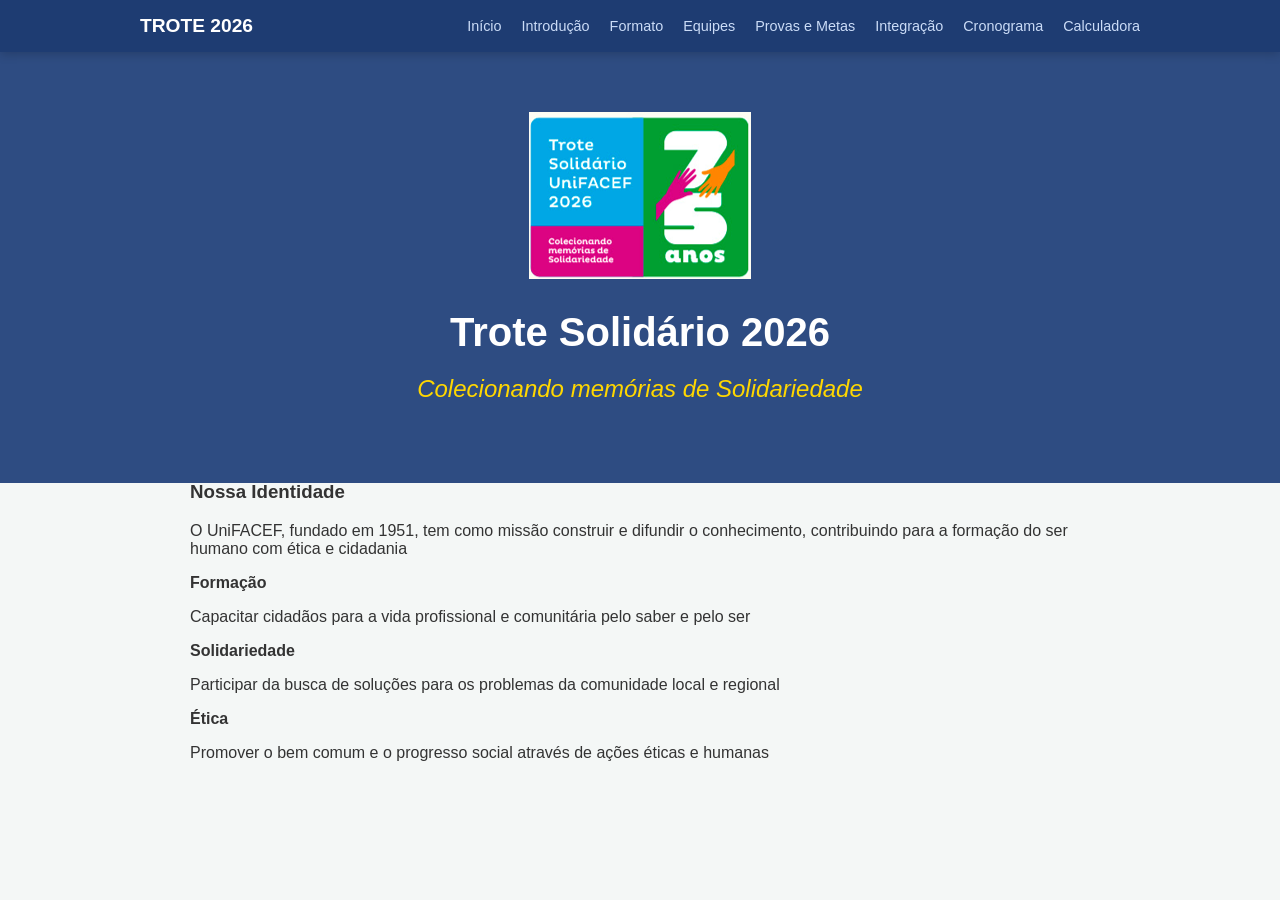
==== TROTE OFICIAL/index.html @ 3b43db07 "12-03" ====
<!DOCTYPE html>
<html lang="pt-br">
    <head>
        <title> Trote Solidário </title>
        <meta charset="UTF-8">
        <link rel="stylesheet" href="styles.css">
    </head>
    <body>
        <nav class="menu"> <!-- Menu de navegação -->
            <div class="menu-container">
                <a href="index.html" class="menu-logo"> Trote 2026 </a>
                <ul class="lista">
                    <li> <a href="index.html"> Início </a> </li>
                    <li> <a href="introducao.html"> Introdução </a> </li>
                    <li> <a href="formato.html"> Formato </a> </li>
                    <li> <a href="equipes.html"> Equipes </a> </li>
                    <li> <a href="provas.html"> Provas e Metas </a> </li>
                    <li> <a href="integracao.html"> Integração </a> </li>
                    <li> <a href="cronograma.html"> Cronograma </a> </li>
                    <li> <a href="calculadora.html"> Calculadora </a> </li>
                </ul>
            </div>
        </nav>
        <header class="cabecalho">
            <div class="cabecalho-container">
                <img src="trote.png" alt="UniFACEF" class="cabecalho-logo"/>
                <h1> Trote Solidário 2026 </h1>
                <h2> Colecionando memórias de Solidariedade </h2>
            </div>

        </header>
        <main class="principal">
            <section class="missao-valores">
                <h3> Nossa Identidade </h3>
                <p> O UniFACEF, fundado em 1951, tem como missão construir e difundir o conhecimento, contribuindo para a formação do ser humano com ética e cidadania </p>
                <div class="pilares-container">
                    <div class="pilar"> 
                        <strong> Formação </strong>
                        <p> Capacitar cidadãos para a vida profissional e comunitária pelo saber e pelo ser </p>
                    </div>
                    <div class="pilar"> 
                        <strong> Solidariedade </strong>
                        <p> Participar da busca de soluções para os problemas da comunidade local e regional </p>
                    </div>
                    <div class="pilar"> 
                        <strong> Ética </strong>
                        <p> Promover o bem comum e o progresso social através de ações éticas e humanas </p>
                    </div>
                </div>
            </section>
            <section>

            </section>
        </main>
    </body>
</html>
---- TROTE OFICIAL/styles.css ----
body {
    margin: 0; font-family: 'Segoe UI', sans-serif;
    background-color: #f4f7f6; color: #333;
}
.menu {
    background-color: #1e3c72;  padding: 15px 0;
    position: sticky; /* menu fica sempre no topo */
    top: 0; /* posição 0 - posição acima */
    z-index: 1000; /*  fica sempre por cima dos outros conteúdos */
    box-shadow: 0 2px 10px rgba(0,0,0,0.2); /* caixa com sombra */
}
.menu-container{
    max-width: 1000px;
    margin: 0 auto;
    display: flex;
    justify-content: space-between;
    align-items: center;
    padding: 0 20px;
}
.menu-logo{
    color: white; /* cor branca */
    text-decoration: none; /* link sem estar sublinhado */
    font-weight: bold; /* negrito */
    font-size: 1.2rem; /* 1.2 * 16px */
    text-transform: uppercase; /* letra maiúscula */
}
.lista {
    list-style: none; display: flex; gap: 20px;
    margin: 0; padding: 0;
}
.lista a{
    color: #CBDCF7; text-decoration: none; font-size: 0.9rem;
    font-weight: 500; transition: color 0.3s; 
}
.lista a:hover {
    color: #ffffff;
}
.cabecalho {
    background-color: #2e4c82; color: white; padding: 60px 20px;
    text-align: center;
}
.cabecalho h1{
    font-size: 2.5rem; margin-bottom: 5px;
}
.cabecalho h2{
    font-weight: 300;
    font-style: italic;
    color: #ffd700; 
}
.principal{
    /* -40px subiu auto embaixo e 40 é na lateral */
    max-width: 900px; margin: -40px auto 40px; padding: 20px;
    
}
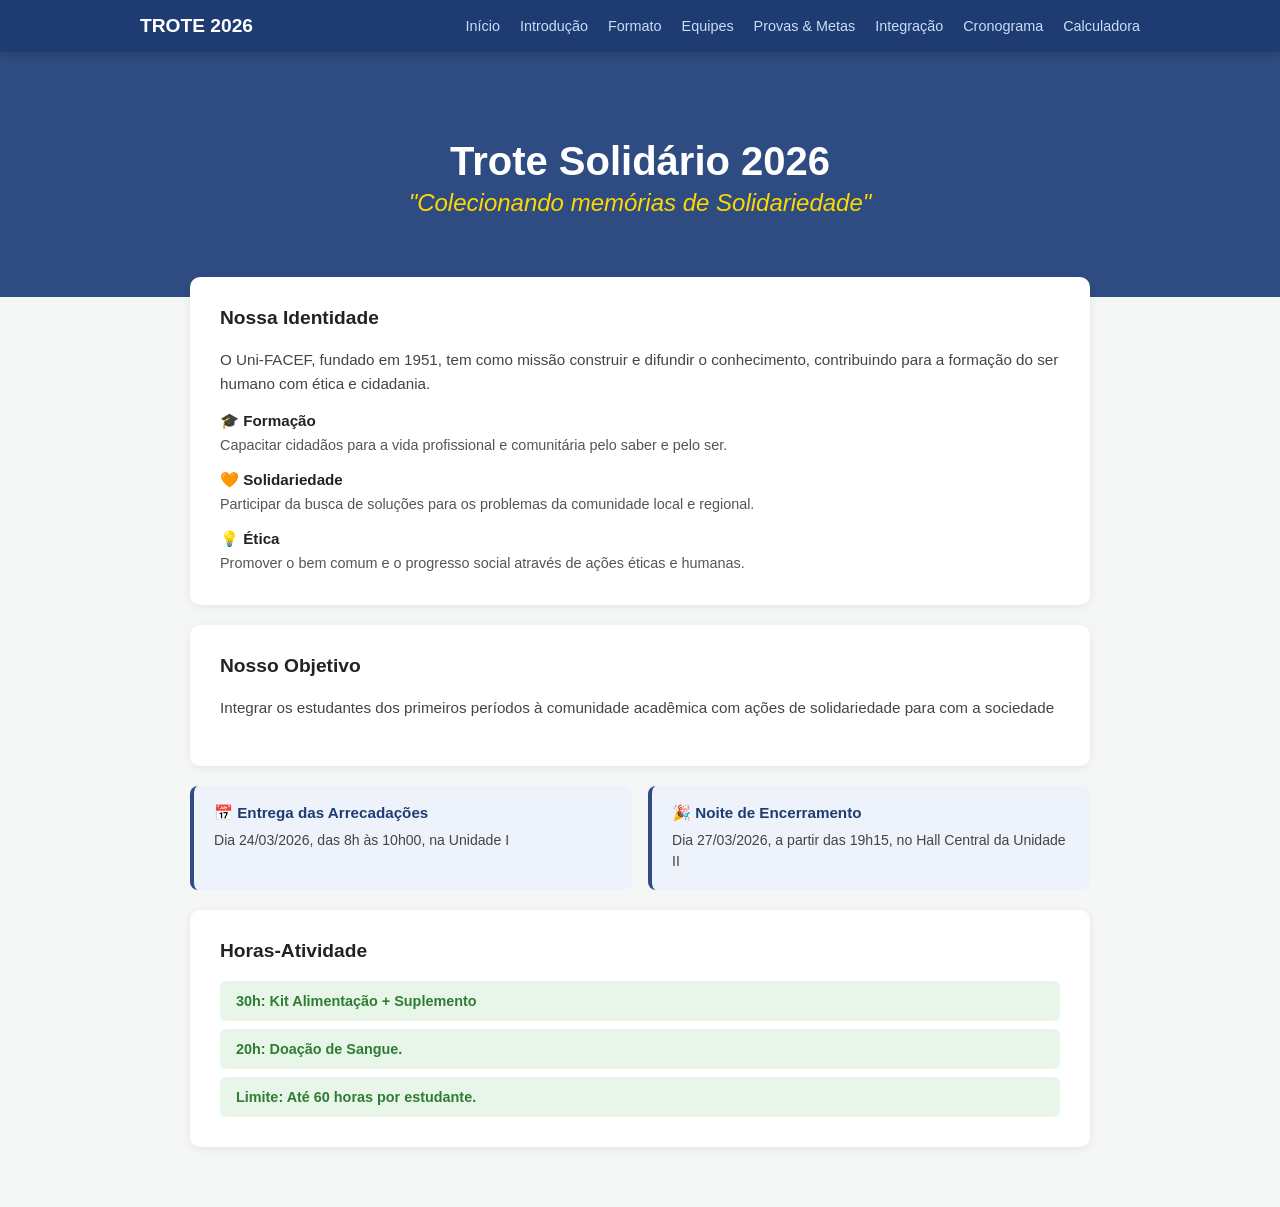
==== commit c2d2f2be: "13-03" ====
--- a/TROTE OFICIAL/index.html
+++ b/TROTE OFICIAL/index.html
@@ -6,7 +6,7 @@
         <link rel="stylesheet" href="styles.css">
     </head>
     <body>
-        <nav class="menu"> <!-- Menu de navegação -->
+        <nav class="menu">
             <div class="menu-container">
                 <a href="index.html" class="menu-logo"> Trote 2026 </a>
                 <ul class="lista">
@@ -14,43 +14,69 @@
                     <li> <a href="introducao.html"> Introdução </a> </li>
                     <li> <a href="formato.html"> Formato </a> </li>
                     <li> <a href="equipes.html"> Equipes </a> </li>
-                    <li> <a href="provas.html"> Provas e Metas </a> </li>
+                    <li> <a href="provas.html"> Provas & Metas </a> </li>
                     <li> <a href="integracao.html"> Integração </a> </li>
                     <li> <a href="cronograma.html"> Cronograma </a> </li>
                     <li> <a href="calculadora.html"> Calculadora </a> </li>
                 </ul>
             </div>
         </nav>
+
         <header class="cabecalho">
             <div class="cabecalho-container">
-                <img src="trote.png" alt="UniFACEF" class="cabecalho-logo"/>
                 <h1> Trote Solidário 2026 </h1>
-                <h2> Colecionando memórias de Solidariedade </h2>
+                <h2> "Colecionando memórias de Solidariedade" </h2>
             </div>
+        </header>
 
-        </header>
         <main class="principal">
-            <section class="missao-valores">
+
+            <!-- Nossa Identidade -->
+            <section class="card">
                 <h3> Nossa Identidade </h3>
-                <p> O UniFACEF, fundado em 1951, tem como missão construir e difundir o conhecimento, contribuindo para a formação do ser humano com ética e cidadania </p>
-                <div class="pilares-container">
-                    <div class="pilar"> 
-                        <strong> Formação </strong>
-                        <p> Capacitar cidadãos para a vida profissional e comunitária pelo saber e pelo ser </p>
-                    </div>
-                    <div class="pilar"> 
-                        <strong> Solidariedade </strong>
-                        <p> Participar da busca de soluções para os problemas da comunidade local e regional </p>
-                    </div>
-                    <div class="pilar"> 
-                        <strong> Ética </strong>
-                        <p> Promover o bem comum e o progresso social através de ações éticas e humanas </p>
-                    </div>
+                <p> O Uni-FACEF, fundado em 1951, tem como missão construir e difundir o conhecimento, contribuindo para a formação do ser humano com ética e cidadania. </p>
+                <div class="pilar">
+                    <strong> 🎓 Formação </strong>
+                    <p> Capacitar cidadãos para a vida profissional e comunitária pelo saber e pelo ser. </p>
+                </div>
+                <div class="pilar">
+                    <strong> 🧡 Solidariedade </strong>
+                    <p> Participar da busca de soluções para os problemas da comunidade local e regional. </p>
+                </div>
+                <div class="pilar">
+                    <strong> 💡 Ética </strong>
+                    <p> Promover o bem comum e o progresso social através de ações éticas e humanas. </p>
                 </div>
             </section>
-            <section>
 
+            <!-- Nosso Objetivo -->
+            <section class="card">
+                <h3> Nosso Objetivo </h3>
+                <p> Integrar os estudantes dos primeiros períodos à comunidade acadêmica com ações de solidariedade para com a sociedade </p>
             </section>
+
+            <!-- Datas -->
+            <section class="datas-grid">
+                <div class="data-card">
+                    <strong> 📅 Entrega das Arrecadações </strong>
+                    <p> Dia 24/03/2026, das 8h às 10h00, na Unidade I </p>
+                </div>
+                <div class="data-card">
+                    <strong> 🎉 Noite de Encerramento </strong>
+                    <p> Dia 27/03/2026, a partir das 19h15, no Hall Central da Unidade II </p>
+                </div>
+            </section>
+
+            <!-- Horas-Atividade -->
+            <section class="card">
+                <h3> Horas-Atividade </h3>
+                <div class="horas-lista">
+                    <div class="hora-item"> <strong> 30h: Kit Alimentação + Suplemento </strong> </div>
+                    <div class="hora-item"> <strong> 20h: Doação de Sangue. </strong> </div>
+                    <div class="hora-item"> <strong> Limite: Até 60 horas por estudante. </strong> </div>
+                </div>
+            </section>
+
         </main>
     </body>
 </html>
--- a/TROTE OFICIAL/styles.css
+++ b/TROTE OFICIAL/styles.css
@@ -1,15 +1,20 @@
 body {
-    margin: 0; font-family: 'Segoe UI', sans-serif;
-    background-color: #f4f7f6; color: #333;
+    margin: 0;
+    font-family: 'Segoe UI', sans-serif;
+    background-color: #f4f7f6;
+    color: #333;
 }
+
+/* ===== MENU ===== */
 .menu {
-    background-color: #1e3c72;  padding: 15px 0;
-    position: sticky; /* menu fica sempre no topo */
-    top: 0; /* posição 0 - posição acima */
-    z-index: 1000; /*  fica sempre por cima dos outros conteúdos */
-    box-shadow: 0 2px 10px rgba(0,0,0,0.2); /* caixa com sombra */
+    background-color: #1e3c72;
+    padding: 15px 0;
+    position: sticky;
+    top: 0;
+    z-index: 1000;
+    box-shadow: 0 2px 10px rgba(0,0,0,0.2);
 }
-.menu-container{
+.menu-container {
     max-width: 1000px;
     margin: 0 auto;
     display: flex;
@@ -17,38 +22,129 @@
     align-items: center;
     padding: 0 20px;
 }
-.menu-logo{
-    color: white; /* cor branca */
-    text-decoration: none; /* link sem estar sublinhado */
-    font-weight: bold; /* negrito */
-    font-size: 1.2rem; /* 1.2 * 16px */
-    text-transform: uppercase; /* letra maiúscula */
+.menu-logo {
+    color: white;
+    text-decoration: none;
+    font-weight: bold;
+    font-size: 1.2rem;
+    text-transform: uppercase;
 }
 .lista {
-    list-style: none; display: flex; gap: 20px;
-    margin: 0; padding: 0;
+    list-style: none;
+    display: flex;
+    gap: 20px;
+    margin: 0;
+    padding: 0;
 }
-.lista a{
-    color: #CBDCF7; text-decoration: none; font-size: 0.9rem;
-    font-weight: 500; transition: color 0.3s; 
+.lista a {
+    color: #CBDCF7;
+    text-decoration: none;
+    font-size: 0.9rem;
+    font-weight: 500;
+    transition: color 0.3s;
 }
 .lista a:hover {
     color: #ffffff;
 }
+
+/* ===== CABEÇALHO ===== */
 .cabecalho {
-    background-color: #2e4c82; color: white; padding: 60px 20px;
+    background-color: #2e4c82;
+    color: white;
+    padding: 60px 20px;
     text-align: center;
 }
-.cabecalho h1{
-    font-size: 2.5rem; margin-bottom: 5px;
+.cabecalho h1 {
+    font-size: 2.5rem;
+    margin-bottom: 5px;
 }
-.cabecalho h2{
+.cabecalho h2 {
     font-weight: 300;
     font-style: italic;
-    color: #ffd700; 
+    color: #ffd700;
+    margin-top: 0;
 }
-.principal{
-    /* -40px subiu auto embaixo e 40 é na lateral */
-    max-width: 900px; margin: -40px auto 40px; padding: 20px;
-    
+
+/* ===== PRINCIPAL ===== */
+.principal {
+    max-width: 900px;
+    margin: -40px auto 40px;
+    padding: 20px;
+    display: flex;
+    flex-direction: column;
+    gap: 20px;
+}
+
+/* ===== CARD GENÉRICO ===== */
+.card {
+    background-color: #ffffff;
+    border-radius: 10px;
+    padding: 30px;
+    box-shadow: 0 2px 8px rgba(0,0,0,0.07);
+}
+.card h3 {
+    margin-top: 0;
+    font-size: 1.2rem;
+    color: #222;
+}
+.card p {
+    color: #444;
+    font-size: 0.95rem;
+    line-height: 1.6;
+}
+
+/* ===== PILARES ===== */
+.pilar {
+    margin-top: 14px;
+}
+.pilar strong {
+    display: block;
+    font-size: 0.95rem;
+    margin-bottom: 4px;
+    color: #222;
+}
+.pilar p {
+    margin: 0;
+    color: #555;
+    font-size: 0.9rem;
+}
+
+/* ===== DATAS ===== */
+.datas-grid {
+    display: grid;
+    grid-template-columns: 1fr 1fr;
+    gap: 16px;
+}
+.data-card {
+    background-color: #eef3fb;
+    border-left: 4px solid #2e4c82;
+    border-radius: 8px;
+    padding: 18px 20px;
+}
+.data-card strong {
+    display: block;
+    font-size: 0.95rem;
+    color: #1e3c72;
+    margin-bottom: 8px;
+}
+.data-card p {
+    margin: 0;
+    font-size: 0.88rem;
+    color: #444;
+    line-height: 1.5;
+}
+
+/* ===== HORAS-ATIVIDADE ===== */
+.horas-lista {
+    display: flex;
+    flex-direction: column;
+    gap: 8px;
+    margin-top: 10px;
+}
+.hora-item {
+    background-color: #e8f5e9;
+    border-radius: 6px;
+    padding: 12px 16px;
+    font-size: 0.9rem;
+    color: #2e7d32;
 }
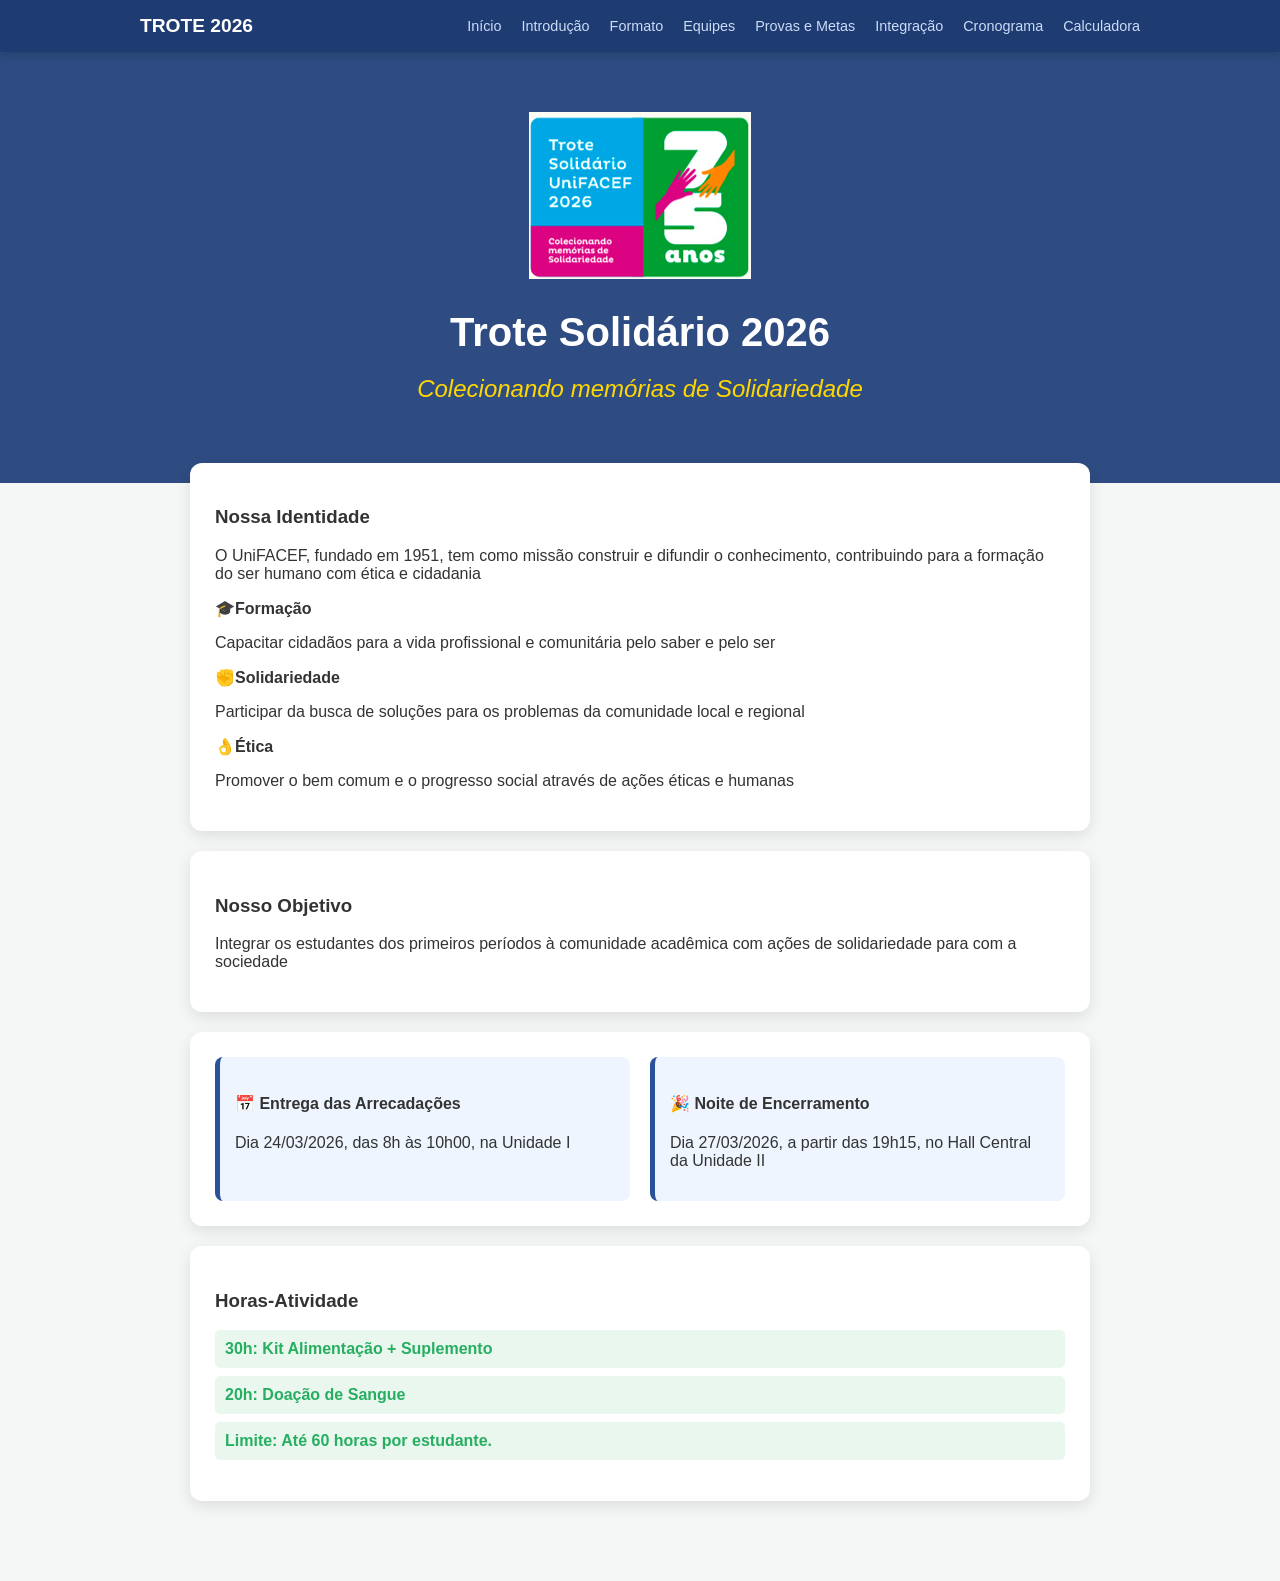
==== commit b16d0def: "22-03" ====
--- a/TROTE OFICIAL/index.html
+++ b/TROTE OFICIAL/index.html
@@ -14,69 +14,63 @@
                     <li> <a href="introducao.html"> Introdução </a> </li>
                     <li> <a href="formato.html"> Formato </a> </li>
                     <li> <a href="equipes.html"> Equipes </a> </li>
-                    <li> <a href="provas.html"> Provas & Metas </a> </li>
+                    <li> <a href="provas.html"> Provas e Metas </a> </li>
                     <li> <a href="integracao.html"> Integração </a> </li>
                     <li> <a href="cronograma.html"> Cronograma </a> </li>
                     <li> <a href="calculadora.html"> Calculadora </a> </li>
                 </ul>
             </div>
         </nav>
-
         <header class="cabecalho">
             <div class="cabecalho-container">
+                <img src="trote.png" alt="UniFACEF" class="cabecalho-logo"/>
                 <h1> Trote Solidário 2026 </h1>
-                <h2> "Colecionando memórias de Solidariedade" </h2>
+                <h2> Colecionando memórias de Solidariedade </h2>
             </div>
         </header>
-
         <main class="principal">
-
-            <!-- Nossa Identidade -->
-            <section class="card">
+            <section>
                 <h3> Nossa Identidade </h3>
-                <p> O Uni-FACEF, fundado em 1951, tem como missão construir e difundir o conhecimento, contribuindo para a formação do ser humano com ética e cidadania. </p>
-                <div class="pilar">
-                    <strong> 🎓 Formação </strong>
-                    <p> Capacitar cidadãos para a vida profissional e comunitária pelo saber e pelo ser. </p>
-                </div>
-                <div class="pilar">
-                    <strong> 🧡 Solidariedade </strong>
-                    <p> Participar da busca de soluções para os problemas da comunidade local e regional. </p>
-                </div>
-                <div class="pilar">
-                    <strong> 💡 Ética </strong>
-                    <p> Promover o bem comum e o progresso social através de ações éticas e humanas. </p>
+                <p> O UniFACEF, fundado em 1951, tem como missão construir e difundir o conhecimento, contribuindo para a formação do ser humano com ética e cidadania </p>
+                <div class="pilares-container">
+                    <div class="pilar"> 
+                        <strong> 🎓Formação </strong>
+                        <p> Capacitar cidadãos para a vida profissional e comunitária pelo saber e pelo ser </p>
+                    </div>
+                    <div class="pilar"> 
+                        <strong> ✊Solidariedade </strong>
+                        <p> Participar da busca de soluções para os problemas da comunidade local e regional </p>
+                    </div>
+                    <div class="pilar"> 
+                        <strong> 👌Ética </strong>
+                        <p> Promover o bem comum e o progresso social através de ações éticas e humanas </p>
+                    </div>
                 </div>
             </section>
-
-            <!-- Nosso Objetivo -->
-            <section class="card">
+            <section>
                 <h3> Nosso Objetivo </h3>
-                <p> Integrar os estudantes dos primeiros períodos à comunidade acadêmica com ações de solidariedade para com a sociedade </p>
+                <p> 
+                    Integrar os estudantes dos primeiros períodos à comunidade acadêmica com ações de solidariedade para com a sociedade 
+                </p>
             </section>
-
-            <!-- Datas -->
-            <section class="datas-grid">
-                <div class="data-card">
-                    <strong> 📅 Entrega das Arrecadações </strong>
+            <section class="importante">
+                <div class="card-meta"> 
+                    <h4> 📅 Entrega das Arrecadações </h4>
                     <p> Dia 24/03/2026, das 8h às 10h00, na Unidade I </p>
                 </div>
-                <div class="data-card">
-                    <strong> 🎉 Noite de Encerramento </strong>
+                <div class="card-meta">
+                    <h4> 🎉 Noite de Encerramento </h4>
                     <p> Dia 27/03/2026, a partir das 19h15, no Hall Central da Unidade II </p>
-                </div>
+                </div>    
             </section>
-
-            <!-- Horas-Atividade -->
-            <section class="card">
+            <section class="recompensas">
                 <h3> Horas-Atividade </h3>
-                <div class="horas-lista">
-                    <div class="hora-item"> <strong> 30h: Kit Alimentação + Suplemento </strong> </div>
-                    <div class="hora-item"> <strong> 20h: Doação de Sangue. </strong> </div>
-                    <div class="hora-item"> <strong> Limite: Até 60 horas por estudante. </strong> </div>
-                </div>
+                <ul>
+                    <li> <strong> 30h: </strong> Kit Alimentação + Suplemento </li> 
+                    <li> <strong> 20h: </strong> Doação de Sangue </li> 
+                    <li> <strong> Limite: </strong> Até 60 horas por estudante. </li> 
+                </ul> 
             </section>
-
         </main>
     </body>
 </html>
--- a/TROTE OFICIAL/styles.css
+++ b/TROTE OFICIAL/styles.css
@@ -1,20 +1,15 @@
 body {
-    margin: 0;
-    font-family: 'Segoe UI', sans-serif;
-    background-color: #f4f7f6;
-    color: #333;
-}
-
-/* ===== MENU ===== */
+    margin: 0; font-family: 'Segoe UI', sans-serif;
+    background-color: #f4f7f6; color: #333;
+}
 .menu {
-    background-color: #1e3c72;
-    padding: 15px 0;
+    background-color: #1e3c72;  padding: 15px 0;
     position: sticky;
     top: 0;
     z-index: 1000;
     box-shadow: 0 2px 10px rgba(0,0,0,0.2);
 }
-.menu-container {
+.menu-container{
     max-width: 1000px;
     margin: 0 auto;
     display: flex;
@@ -22,7 +17,7 @@
     align-items: center;
     padding: 0 20px;
 }
-.menu-logo {
+.menu-logo{
     color: white;
     text-decoration: none;
     font-weight: bold;
@@ -30,121 +25,240 @@
     text-transform: uppercase;
 }
 .lista {
-    list-style: none;
-    display: flex;
-    gap: 20px;
-    margin: 0;
-    padding: 0;
-}
-.lista a {
-    color: #CBDCF7;
-    text-decoration: none;
-    font-size: 0.9rem;
-    font-weight: 500;
-    transition: color 0.3s;
+    list-style: none; display: flex; gap: 20px;
+    margin: 0; padding: 0;
+}
+.lista a{
+    color: #CBDCF7; text-decoration: none; font-size: 0.9rem;
+    font-weight: 500; transition: color 0.3s; 
 }
 .lista a:hover {
     color: #ffffff;
 }
-
-/* ===== CABEÇALHO ===== */
 .cabecalho {
-    background-color: #2e4c82;
-    color: white;
-    padding: 60px 20px;
+    background-color: #2e4c82; color: white; padding: 60px 20px;
     text-align: center;
 }
-.cabecalho h1 {
-    font-size: 2.5rem;
-    margin-bottom: 5px;
-}
-.cabecalho h2 {
+.cabecalho h1{
+    font-size: 2.5rem; margin-bottom: 5px;
+}
+.cabecalho h2{
     font-weight: 300;
     font-style: italic;
+    color: #ffd700; 
+}
+.principal{
+    max-width: 900px; margin: -40px auto 40px; padding: 20px;
+}
+section {
+    background: white;
+    margin-bottom: 20px;
+    padding: 25px;
+    border-radius: 12px;
+    box-shadow: 0 5px 15px rgba(0,0,0,0.1);
+}
+.importante {
+    display: flex;
+    gap: 20px;
+}
+.card-meta {
+    flex: 1; background: #eef5ff; padding: 15px; border-left: 5px solid #2a5298;
+    border-radius: 8px;
+}
+.recompensas ul {
+    list-style: none;
+    padding: 0;
+}
+.recompensas li {
+    background: #e9f7ef; margin: 8px 0; padding: 10px;
+    border-radius: 5px; color: #27ae60; font-weight: bold;
+}
+.texto-introducao p {
+    line-height: 1.6;
+    margin-bottom: 20px;
+    text-align: justify;
+}
+.lista-valores {
+    list-style: none;
+    padding: 0;
+}
+.lista-valores li {
+    background: #eef5ff;
+    padding: 15px;
+    margin-bottom: 10px;
+    border-radius: 8px;
+    border-left: 5px solid #1e3c72;
+}
+table {
+    width: 100%; border-collapse: collapse; margin-top: 20px;
+    background-color: white;
+}
+th, td {
+    padding: 15px; text-align: left; border-bottom: 1px solid #ddd;
+}
+th {
+    background-color: #2a5298;
+}
+.box-amarela {
+    width: 25px; height: 25px;
+    border-radius: 4px;
+    background: yellow;
+}
+
+/* =============================
+   PÁGINA DE PROVAS E METAS
+   ============================= */
+
+.provas-header {
+    text-align: center;
+    padding: 30px 0 10px;
+}
+.provas-header h2 {
+    color: #1e3c72;
+    font-size: 1.8rem;
+    margin-bottom: 8px;
+}
+.provas-header p {
+    color: #666;
+    font-size: 1rem;
+}
+
+/* Card base de prova */
+.prova-card {
+    background: white;
+    margin-bottom: 24px;
+    padding: 28px;
+    border-radius: 12px;
+    box-shadow: 0 5px 15px rgba(0,0,0,0.08);
+    border-left: 5px solid #2a5298;
+}
+.prova-card.destaque-amarelo {
+    border-left: 5px solid #f0c000;
+    background: #fffdf0;
+}
+.prova-card.destaque-vermelho {
+    border-left: 5px solid #e74c3c;
+    background: #fff8f8;
+}
+.prova-card h3 {
+    margin: 0 0 10px;
+    color: #1e3c72;
+    font-size: 1.25rem;
+    display: flex;
+    align-items: center;
+    gap: 8px;
+}
+.prova-card > p {
+    color: #555;
+    margin-bottom: 16px;
+    line-height: 1.6;
+}
+
+/* Box de itens do kit */
+.kit-box {
+    background: #fffde7;
+    border: 2px dashed #f0c000;
+    border-radius: 8px;
+    padding: 16px 20px;
+    margin-top: 12px;
+}
+.kit-box ul {
+    list-style: none;
+    padding: 0;
+    margin: 0;
+}
+.kit-box ul li {
+    padding: 6px 0;
+    color: #444;
+    display: flex;
+    align-items: center;
+    gap: 8px;
+}
+.kit-box ul li::before {
+    content: "✅";
+    font-size: 0.9rem;
+}
+
+/* Subtítulo e descrição da tabela de avulsos */
+.subtitulo-avulsos {
+    margin: 20px 0 8px;
+    color: #1e3c72;
+}
+.descricao-avulsos {
+    color: #666;
+    font-size: 0.9rem;
+    margin-bottom: 0;
+}
+
+/* Tabela de itens avulsos */
+.tabela-avulsos {
+    width: 100%;
+    border-collapse: collapse;
+    margin-top: 12px;
+    border-radius: 8px;
+    overflow: hidden;
+}
+.tabela-avulsos th {
+    background-color: #2a5298;
+    color: white;
+    padding: 12px 16px;
+    text-align: left;
+    font-size: 0.85rem;
+    text-transform: uppercase;
+    letter-spacing: 0.05em;
+}
+.tabela-avulsos td {
+    padding: 12px 16px;
+    border-bottom: 1px solid #eee;
+    color: #444;
+}
+.tabela-avulsos tr:last-child td {
+    border-bottom: none;
+}
+.tabela-avulsos tr:hover td {
+    background-color: #f0f5ff;
+}
+
+/* Lista de requisitos */
+.requisitos {
+    list-style: none;
+    padding: 0;
+    margin: 12px 0 0;
+}
+.requisitos li {
+    padding: 6px 0;
+    line-height: 1.5;
+    color: #444;
+    display: flex;
+    gap: 8px;
+    align-items: flex-start;
+}
+.req-ok::before    { content: "✅"; flex-shrink: 0; }
+.req-aviso::before { content: "⚠️"; flex-shrink: 0; }
+.req-info::before  { content: "📋"; flex-shrink: 0; }
+.req-premio::before{ content: "🏅"; flex-shrink: 0; }
+
+.req-aviso { color: #c0392b; }
+.req-ok    { color: #27ae60; }
+.req-info  { color: #2a5298; }
+
+/* Nota de pontuação */
+.nota-pontos {
+    margin-top: 12px;
+    color: #555;
+}
+
+/* Rodapé */
+.rodape {
+    background: #1e3c72;
+    color: #cdd8f0;
+    text-align: center;
+    padding: 24px 20px;
+    margin-top: 40px;
+    font-size: 0.9rem;
+    line-height: 1.8;
+}
+.rodape a {
     color: #ffd700;
-    margin-top: 0;
-}
-
-/* ===== PRINCIPAL ===== */
-.principal {
-    max-width: 900px;
-    margin: -40px auto 40px;
-    padding: 20px;
-    display: flex;
-    flex-direction: column;
-    gap: 20px;
-}
-
-/* ===== CARD GENÉRICO ===== */
-.card {
-    background-color: #ffffff;
-    border-radius: 10px;
-    padding: 30px;
-    box-shadow: 0 2px 8px rgba(0,0,0,0.07);
-}
-.card h3 {
-    margin-top: 0;
-    font-size: 1.2rem;
-    color: #222;
-}
-.card p {
-    color: #444;
-    font-size: 0.95rem;
-    line-height: 1.6;
-}
-
-/* ===== PILARES ===== */
-.pilar {
-    margin-top: 14px;
-}
-.pilar strong {
-    display: block;
-    font-size: 0.95rem;
-    margin-bottom: 4px;
-    color: #222;
-}
-.pilar p {
-    margin: 0;
-    color: #555;
-    font-size: 0.9rem;
-}
-
-/* ===== DATAS ===== */
-.datas-grid {
-    display: grid;
-    grid-template-columns: 1fr 1fr;
-    gap: 16px;
-}
-.data-card {
-    background-color: #eef3fb;
-    border-left: 4px solid #2e4c82;
-    border-radius: 8px;
-    padding: 18px 20px;
-}
-.data-card strong {
-    display: block;
-    font-size: 0.95rem;
-    color: #1e3c72;
-    margin-bottom: 8px;
-}
-.data-card p {
-    margin: 0;
-    font-size: 0.88rem;
-    color: #444;
-    line-height: 1.5;
-}
-
-/* ===== HORAS-ATIVIDADE ===== */
-.horas-lista {
-    display: flex;
-    flex-direction: column;
-    gap: 8px;
-    margin-top: 10px;
-}
-.hora-item {
-    background-color: #e8f5e9;
-    border-radius: 6px;
-    padding: 12px 16px;
-    font-size: 0.9rem;
-    color: #2e7d32;
+    text-decoration: none;
 }
